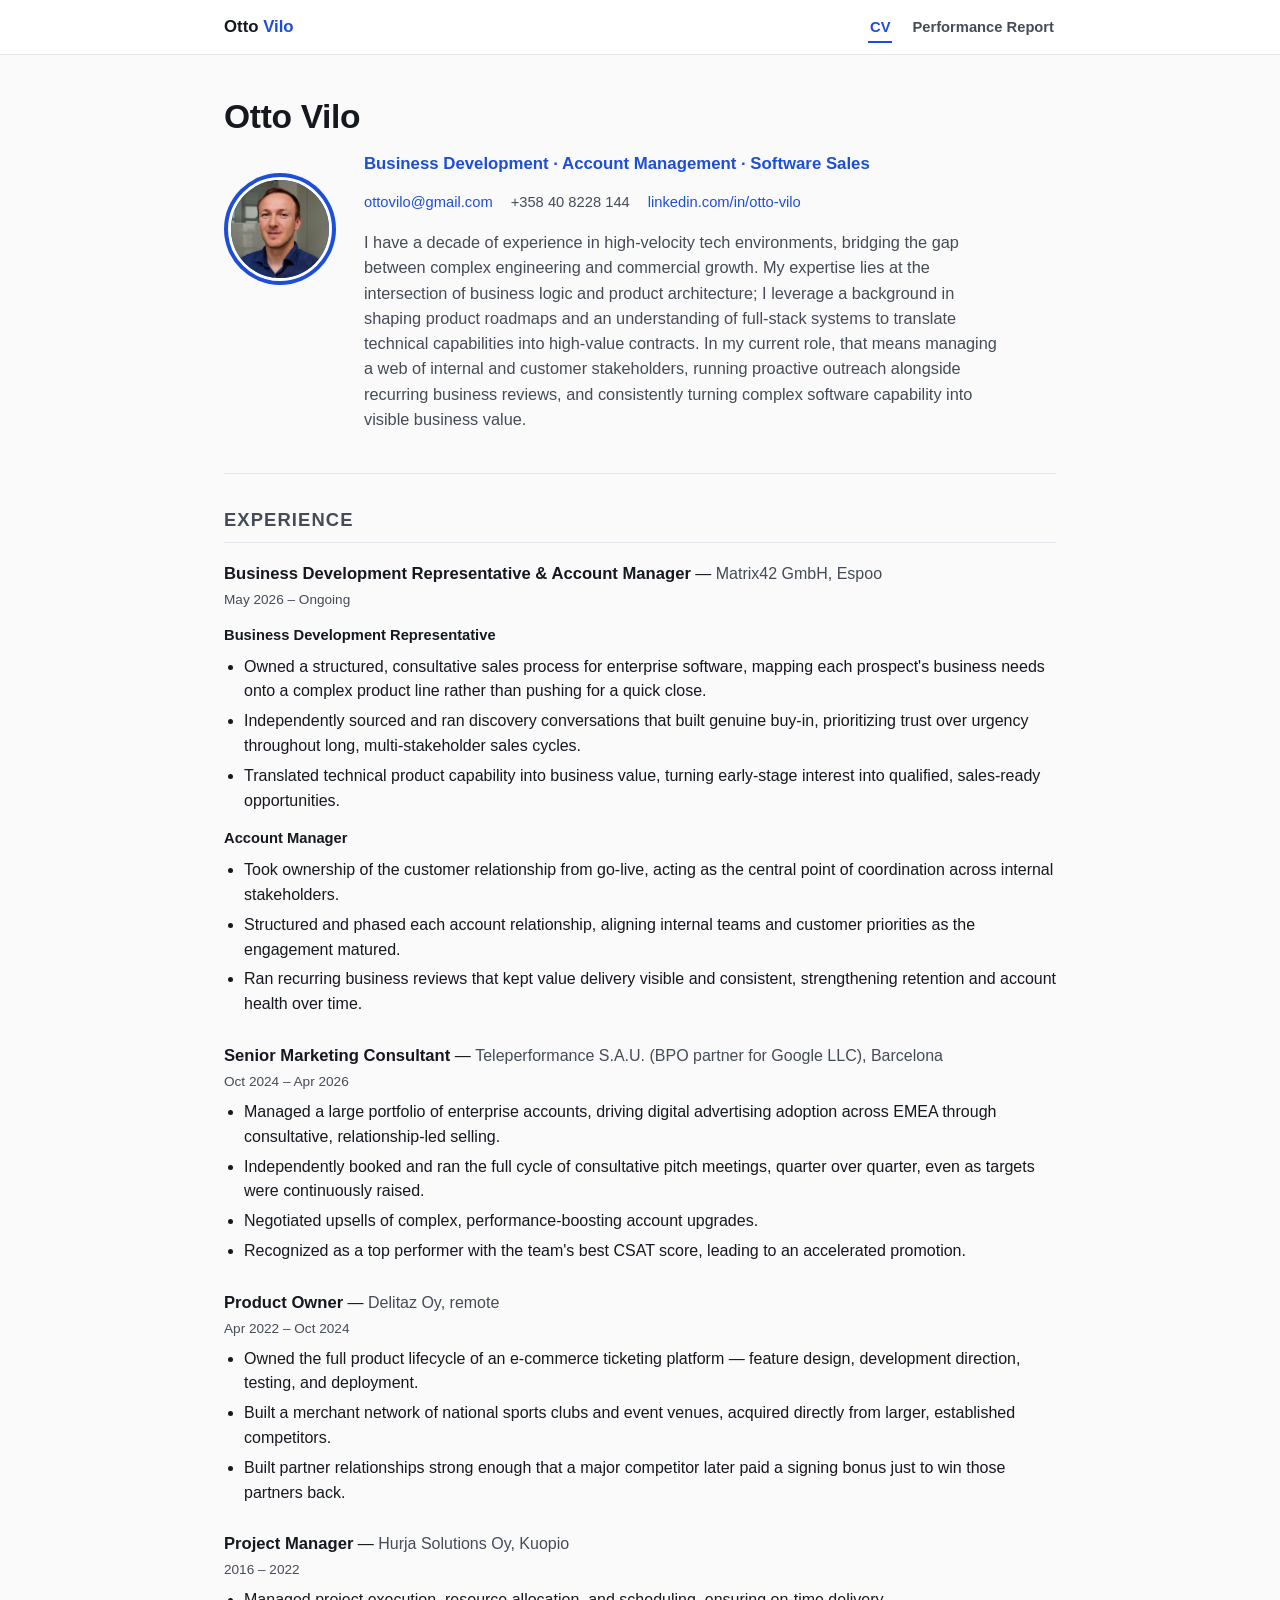
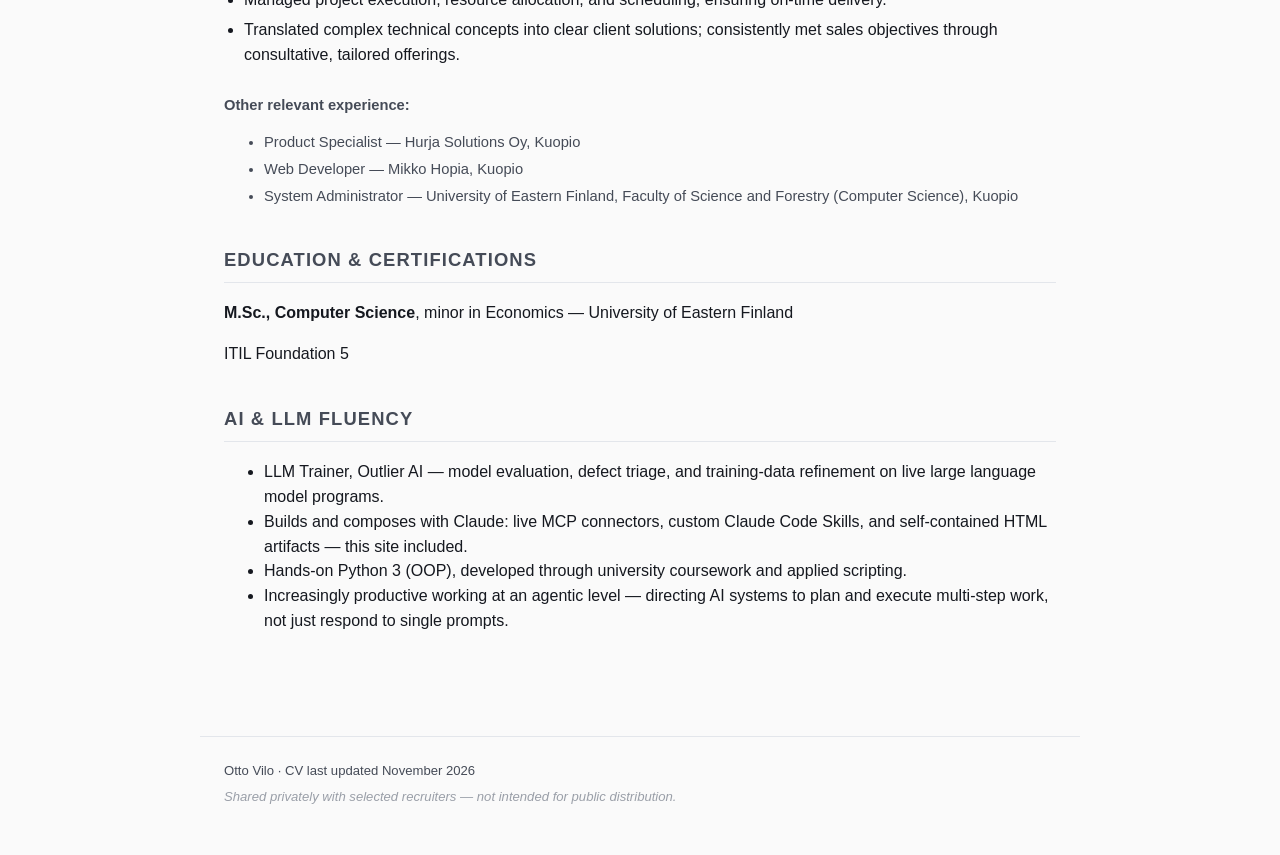
==== cv-site/index.html @ 7f1520db "Add files via upload" ====
<!DOCTYPE html>
<html lang="en">
<head>
<meta charset="UTF-8">
<meta name="viewport" content="width=device-width, initial-scale=1">
<meta name="robots" content="noindex, nofollow">
<title>Otto Vilo — CV</title>
<meta name="description" content="Otto Vilo — Business development, account management and commercial technology professional. CV and performance record.">
<meta property="og:title" content="Otto Vilo — CV">
<meta property="og:description" content="Business development, account management and commercial technology professional.">
<meta property="og:type" content="profile">
<link rel="stylesheet" href="assets/style.css">
<script type="application/ld+json">
{
  "@context": "https://schema.org",
  "@type": "Person",
  "name": "Otto Vilo",
  "jobTitle": "Business Development & Account Management",
  "description": "International sales and business development professional spanning Google-facing digital advertising, B2B account management, and software product ownership.",
  "knowsAbout": [
    "B2B Sales", "Account Management", "Customer Success", "CRM (HubSpot)",
    "Digital Advertising", "Negotiation", "Python", "AI Tooling",
    "Claude / Anthropic Agentic Workflows", "Product Ownership"
  ],
  "alumniOf": {
    "@type": "CollegeOrUniversity",
    "name": "University of Eastern Finland"
  },
  "sameAs": []
}
</script>
</head>
<body>
<header class="site-header">
  <div class="site-header-inner">
    <div class="brand">Otto <span>Vilo</span></div>
    <nav class="main-nav" aria-label="Primary">
      <ul>
        <li><a href="index.html" aria-current="page">CV</a></li>
        <li><a href="performance.html">Performance Report</a></li>
      </ul>
    </nav>
  </div>
</header>

<main>
  <section class="hero">
    <h1>Otto Vilo</h1>
    <div class="hero-row">
      <div class="avatar-ring">
        <img src="assets/otto.jpg" alt="Otto Vilo" class="avatar">
      </div>
      <div class="hero-text">
        <p class="headline">Business Development · Account Management · Software Sales</p>
        <div class="contact-row">
          <a href="mailto:ottovilo@gmail.com">ottovilo@gmail.com</a>
          <span>+358 40 8228 144</span>
          <a href="https://www.linkedin.com/in/otto-vilo" target="_blank" rel="noopener">linkedin.com/in/otto-vilo</a>
        </div>
        <p class="summary">
          I have a decade of experience in high-velocity tech environments, bridging the
          gap between complex engineering and commercial growth. My expertise lies at the
          intersection of business logic and product architecture; I leverage a background
          in shaping product roadmaps and an understanding of full-stack systems to
          translate technical capabilities into high-value contracts. In my current role,
          that means managing a web of internal and customer stakeholders, running
          proactive outreach alongside recurring business reviews, and consistently
          turning complex software capability into visible business value.
        </p>
      </div>
    </div>
  </section>

  <section class="block">
    <h2>Experience</h2>

    <div class="role">
      <div class="role-head">
        <div><span class="role-title">Business Development Representative &amp; Account Manager</span>
          — <span class="role-org">Matrix42 GmbH, Espoo</span></div>
        <div class="role-dates">May 2026 – Ongoing</div>
      </div>
      <h4 class="sub-role">Business Development Representative</h4>
      <ul>
        <li>Owned a structured, consultative sales process for enterprise software,
          mapping each prospect's business needs onto a complex product line rather than
          pushing for a quick close.</li>
        <li>Independently sourced and ran discovery conversations that built genuine
          buy-in, prioritizing trust over urgency throughout long, multi-stakeholder sales
          cycles.</li>
        <li>Translated technical product capability into business value, turning
          early-stage interest into qualified, sales-ready opportunities.</li>
      </ul>
      <h4 class="sub-role">Account Manager</h4>
      <ul>
        <li>Took ownership of the customer relationship from go-live, acting as the
          central point of coordination across internal stakeholders.</li>
        <li>Structured and phased each account relationship, aligning internal teams and
          customer priorities as the engagement matured.</li>
        <li>Ran recurring business reviews that kept value delivery visible and
          consistent, strengthening retention and account health over time.</li>
      </ul>
    </div>

    <div class="role">
      <div class="role-head">
        <div><span class="role-title">Senior Marketing Consultant</span>
          — <span class="role-org">Teleperformance S.A.U. (BPO partner for Google LLC), Barcelona</span></div>
        <div class="role-dates">Oct 2024 – Apr 2026</div>
      </div>
      <ul>
        <li>Managed a large portfolio of enterprise accounts, driving digital advertising
          adoption across EMEA through consultative, relationship-led selling.</li>
        <li>Independently booked and ran the full cycle of consultative pitch meetings,
          quarter over quarter, even as targets were continuously raised.</li>
        <li>Negotiated upsells of complex, performance-boosting account upgrades.</li>
        <li>Recognized as a top performer with the team's best CSAT score, leading to an
          accelerated promotion.</li>
      </ul>
    </div>

    <div class="role">
      <div class="role-head">
        <div><span class="role-title">Product Owner</span>
          — <span class="role-org">Delitaz Oy, remote</span></div>
        <div class="role-dates">Apr 2022 – Oct 2024</div>
      </div>
      <ul>
        <li>Owned the full product lifecycle of an e-commerce ticketing platform — feature
          design, development direction, testing, and deployment.</li>
        <li>Built a merchant network of national sports clubs and event venues, acquired
          directly from larger, established competitors.</li>
        <li>Built partner relationships strong enough that a major competitor later paid a
          signing bonus just to win those partners back.</li>
      </ul>
    </div>

    <div class="role">
      <div class="role-head">
        <div><span class="role-title">Project Manager</span>
          — <span class="role-org">Hurja Solutions Oy, Kuopio</span></div>
        <div class="role-dates">2016 – 2022</div>
      </div>
      <ul>
        <li>Managed project execution, resource allocation, and scheduling, ensuring
          on-time delivery.</li>
        <li>Translated complex technical concepts into clear client solutions; consistently
          met sales objectives through consultative, tailored offerings.</li>
      </ul>
    </div>

    <p class="other-roles">
      <strong>Other relevant experience:</strong>
    </p>
    <ul class="other-roles">
      <li>Product Specialist — Hurja Solutions Oy, Kuopio</li>
      <li>Web Developer — Mikko Hopia, Kuopio</li>
      <li>System Administrator — University of Eastern Finland, Faculty of Science and
        Forestry (Computer Science), Kuopio</li>
    </ul>
  </section>

  <section class="block">
    <h2>Education &amp; Certifications</h2>
    <p><strong>M.Sc., Computer Science</strong>, minor in Economics — University of
      Eastern Finland</p>
    <p>ITIL Foundation 5</p>
  </section>

  <section class="block">
    <h2>AI &amp; LLM Fluency</h2>
    <ul>
      <li>LLM Trainer, Outlier AI — model evaluation, defect triage, and training-data
        refinement on live large language model programs.</li>
      <li>Builds and composes with Claude: live MCP connectors, custom Claude Code
        Skills, and self-contained HTML artifacts — this site included.</li>
      <li>Hands-on Python 3 (OOP), developed through university coursework and applied
        scripting.</li>
      <li>Increasingly productive working at an agentic level — directing AI systems to
        plan and execute multi-step work, not just respond to single prompts.</li>
    </ul>
  </section>
</main>

<footer class="site-footer">
  <span>Otto Vilo · CV last updated November 2026</span>
  <span class="footer-note">Shared privately with selected recruiters — not intended for public distribution.</span>
</footer>
</body>
</html>
---- cv-site/assets/style.css ----
:root {
  --ink: #15181f;
  --ink-soft: #454b57;
  --paper: #fafafa;
  --card: #ffffff;
  --line: #e3e6eb;
  --accent: #1d4ed8;
  --accent-soft: #eaf0fe;
  --good: #0f7a5f;
  --radius: 10px;
  --max: 880px;
  --font: -apple-system, BlinkMacSystemFont, "Segoe UI", Roboto, Helvetica, Arial, sans-serif;
}

* { box-sizing: border-box; }

html { scroll-behavior: smooth; }

body {
  margin: 0;
  font-family: var(--font);
  color: var(--ink);
  background: var(--paper);
  line-height: 1.55;
  -webkit-font-smoothing: antialiased;
}

a { color: var(--accent); text-decoration: none; }
a:hover { text-decoration: underline; }

.site-header {
  background: var(--card);
  border-bottom: 1px solid var(--line);
  position: sticky;
  top: 0;
  z-index: 10;
}

.site-header-inner {
  max-width: var(--max);
  margin: 0 auto;
  padding: 14px 24px;
  display: flex;
  align-items: center;
  justify-content: space-between;
  gap: 16px;
  flex-wrap: wrap;
}

.brand {
  font-weight: 700;
  font-size: 1.05rem;
  color: var(--ink);
}

.brand span { color: var(--accent); }

nav.main-nav ul {
  display: flex;
  gap: 18px;
  list-style: none;
  margin: 0;
  padding: 0;
  flex-wrap: wrap;
}

nav.main-nav a {
  color: var(--ink-soft);
  font-weight: 600;
  font-size: 0.92rem;
  padding: 6px 2px;
  border-bottom: 2px solid transparent;
}

nav.main-nav a:hover,
nav.main-nav a[aria-current="page"] {
  color: var(--accent);
  text-decoration: none;
  border-bottom-color: var(--accent);
}

main {
  max-width: var(--max);
  margin: 0 auto;
  padding: 36px 24px 64px;
}

.hero {
  padding-bottom: 24px;
  border-bottom: 1px solid var(--line);
  margin-bottom: 32px;
}

.hero h1 {
  margin: 0 0 4px;
  font-size: 2.1rem;
  letter-spacing: -0.01em;
}

.hero .headline {
  margin: 0 0 14px;
  color: var(--accent);
  font-weight: 600;
  font-size: 1.05rem;
}

.hero-row {
  display: flex;
  gap: 28px;
  align-items: flex-start;
  margin-top: 8px;
}

.avatar-ring {
  flex: 0 0 auto;
  width: 112px;
  height: 112px;
  border-radius: 50%;
  padding: 4px;
  margin-top: 22px;
  background: var(--accent);
}

.avatar {
  display: block;
  width: 100%;
  height: 100%;
  border-radius: 50%;
  object-fit: cover;
  border: 3px solid var(--card);
}

.hero-text {
  flex: 1 1 auto;
  min-width: 0;
}

@media (max-width: 600px) {
  .hero-row { flex-direction: column; align-items: center; }
  .hero-text { width: 100%; }
}

.contact-row {
  display: flex;
  flex-wrap: wrap;
  gap: 10px 18px;
  font-size: 0.92rem;
  color: var(--ink-soft);
}

.contact-row .placeholder {
  color: #b35300;
  background: #fff4e5;
  padding: 1px 6px;
  border-radius: 4px;
}

.summary {
  margin-top: 16px;
  font-size: 1.02rem;
  color: var(--ink-soft);
  max-width: 70ch;
}

section.block { margin-bottom: 38px; }

section.block > h2 {
  font-size: 1.15rem;
  text-transform: uppercase;
  letter-spacing: 0.06em;
  color: var(--ink-soft);
  border-bottom: 1px solid var(--line);
  padding-bottom: 8px;
  margin-bottom: 18px;
}

.role {
  margin-bottom: 26px;
}

.role-head {
  margin-bottom: 4px;
}

.role-title {
  font-weight: 700;
  font-size: 1.04rem;
}

.role-org {
  color: var(--ink-soft);
  font-weight: 500;
}

.role-dates {
  display: block;
  color: var(--ink-soft);
  font-size: 0.85rem;
  margin-top: 2px;
}

.sub-role {
  font-size: 0.92rem;
  font-weight: 700;
  color: var(--ink);
  margin: 14px 0 2px;
}

.role ul {
  margin: 8px 0 0;
  padding-left: 20px;
}

.role li { margin-bottom: 5px; }

.role .scope-tag {
  display: inline-block;
  font-size: 0.72rem;
  font-weight: 700;
  text-transform: uppercase;
  letter-spacing: 0.04em;
  color: var(--accent);
  margin-right: 6px;
}

.other-roles {
  font-size: 0.92rem;
  color: var(--ink-soft);
}

.other-roles li { margin-bottom: 4px; }

.stat-grid {
  display: grid;
  grid-template-columns: repeat(4, 1fr);
  gap: 14px;
  margin-bottom: 8px;
}

@media (max-width: 760px) {
  .stat-grid { grid-template-columns: repeat(2, 1fr); }
}

.stat-card {
  background: var(--card);
  border: 1px solid var(--line);
  border-radius: var(--radius);
  padding: 18px 16px;
  text-align: center;
}

.stat-card .num {
  font-size: 1.6rem;
  font-weight: 800;
  color: var(--accent);
  display: block;
}

.stat-card .label {
  font-size: 0.78rem;
  color: var(--ink-soft);
  margin-top: 4px;
}

.era {
  background: var(--card);
  border: 1px solid var(--line);
  border-radius: var(--radius);
  padding: 24px 24px 20px;
  margin-bottom: 28px;
}

.era-head {
  display: flex;
  justify-content: space-between;
  align-items: baseline;
  flex-wrap: wrap;
  gap: 6px 16px;
  margin-bottom: 14px;
}

.era-head h3 { margin: 0; font-size: 1.12rem; }
.era-head .era-org { color: var(--ink-soft); font-size: 0.9rem; }

.era .stat-grid { grid-template-columns: repeat(4, 1fr); margin: 16px 0; }
.era .stat-grid.cols-3 { grid-template-columns: repeat(3, 1fr); }

@media (max-width: 760px) {
  .era .stat-grid.cols-3 { grid-template-columns: repeat(2, 1fr); }
}

.callout {
  background: #f3f9f6;
  border-left: 4px solid var(--good);
  padding: 12px 16px;
  font-size: 0.93rem;
  border-radius: 6px;
  margin-top: 12px;
}

table.quarter-table {
  width: 100%;
  border-collapse: collapse;
  margin: 14px 0;
  font-size: 0.9rem;
}

table.quarter-table th, table.quarter-table td {
  border: 1px solid var(--line);
  padding: 8px 10px;
  text-align: center;
}

table.quarter-table th {
  background: var(--accent-soft);
  color: var(--accent);
  font-weight: 700;
}

.site-footer {
  max-width: var(--max);
  margin: 0 auto;
  padding: 24px 24px 48px;
  color: var(--ink-soft);
  font-size: 0.82rem;
  display: flex;
  flex-direction: column;
  gap: 6px;
  border-top: 1px solid var(--line);
}

.footer-note {
  font-style: italic;
  color: #9a9fa8;
}

@media print {
  .site-header, .site-footer { display: none !important; }
  main { padding: 0; max-width: 100%; }
  body { background: #fff; }
  .era, .stat-card { break-inside: avoid; border-color: #ccc; }
  a { color: var(--ink); text-decoration: none; }
}
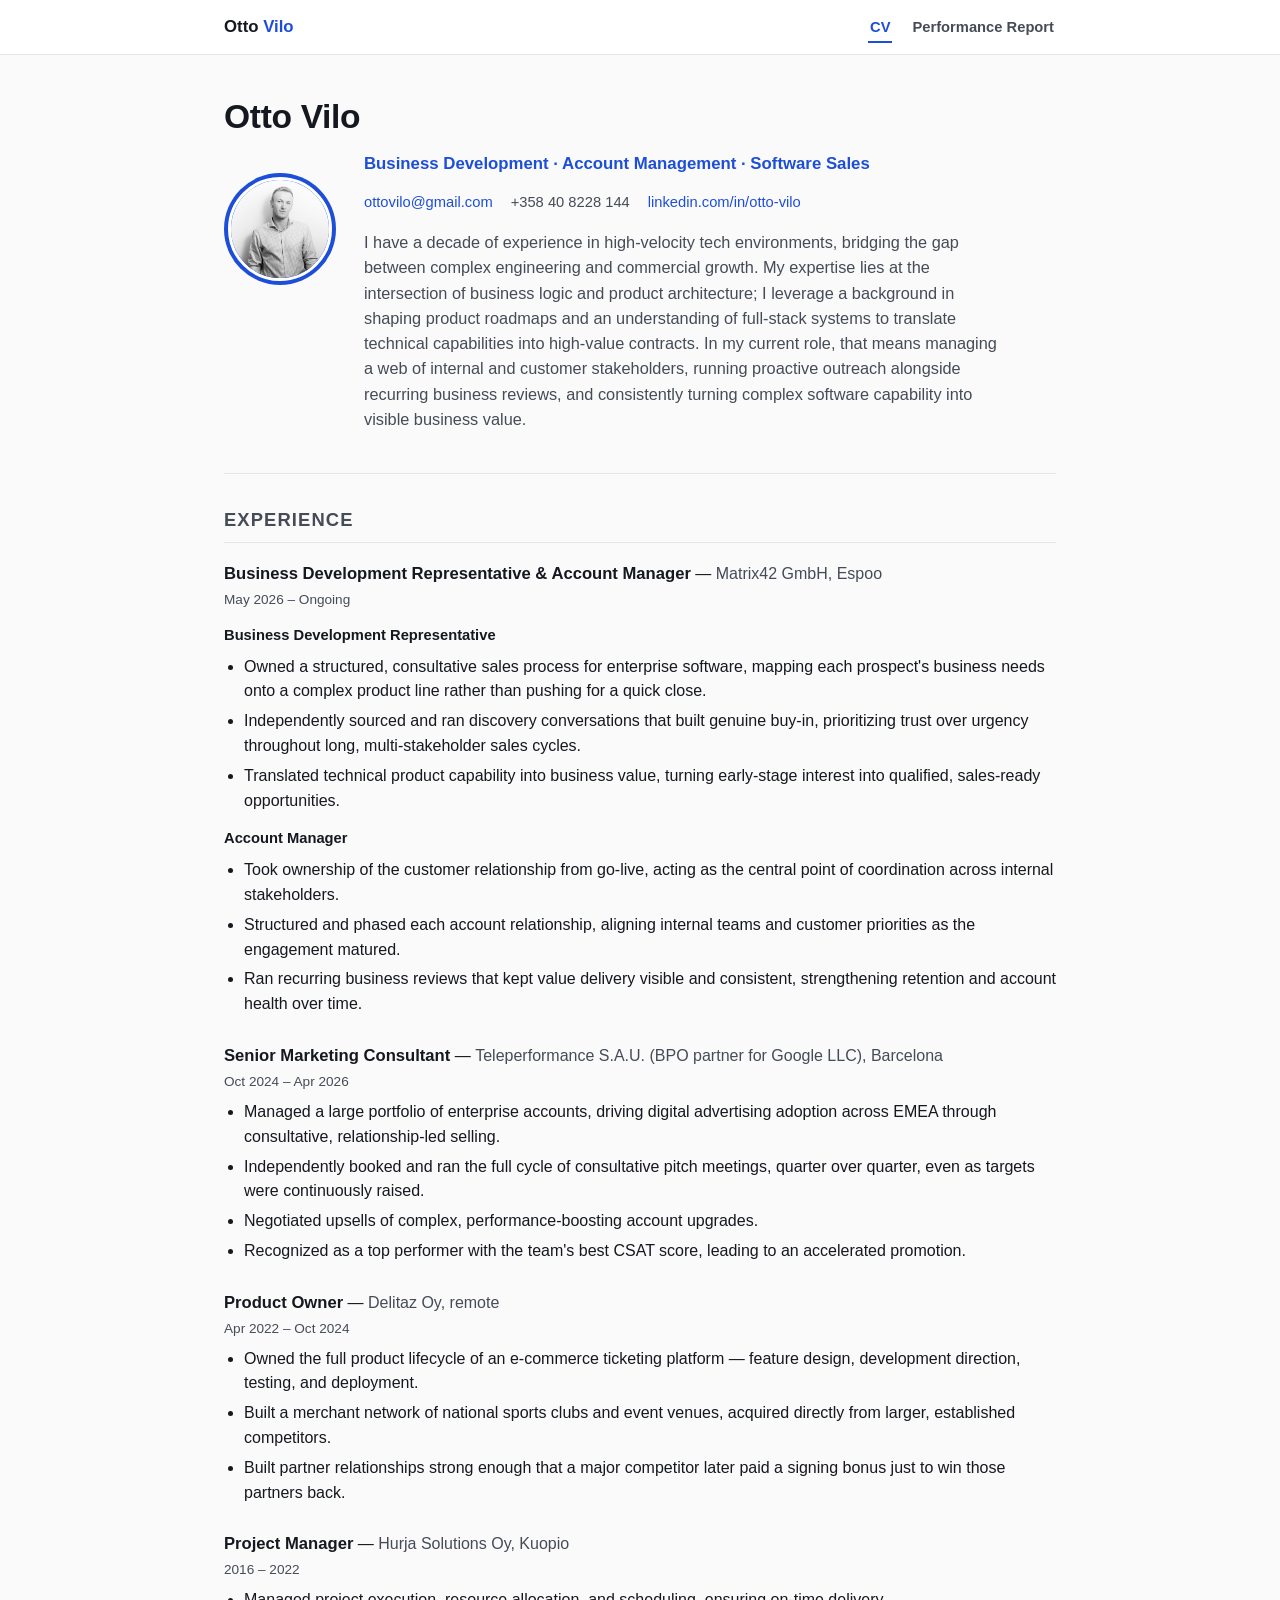
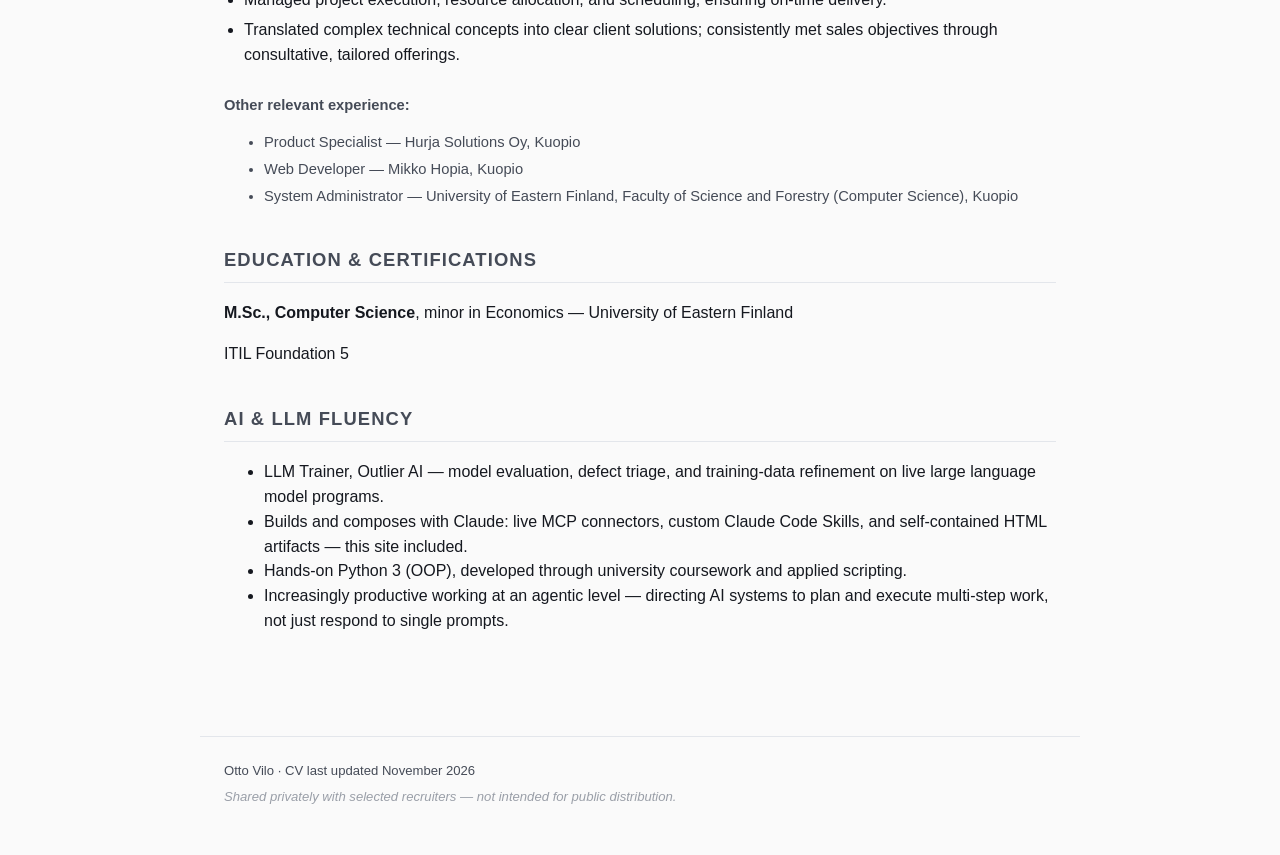
==== commit 81057d80: "Update index.html" ====
--- a/cv-site/index.html
+++ b/cv-site/index.html
@@ -48,7 +48,7 @@
     <h1>Otto Vilo</h1>
     <div class="hero-row">
       <div class="avatar-ring">
-        <img src="assets/otto.jpg" alt="Otto Vilo" class="avatar">
+        <img src="assets/photo.jpg" alt="Otto Vilo" class="avatar">
       </div>
       <div class="hero-text">
         <p class="headline">Business Development · Account Management · Software Sales</p>
